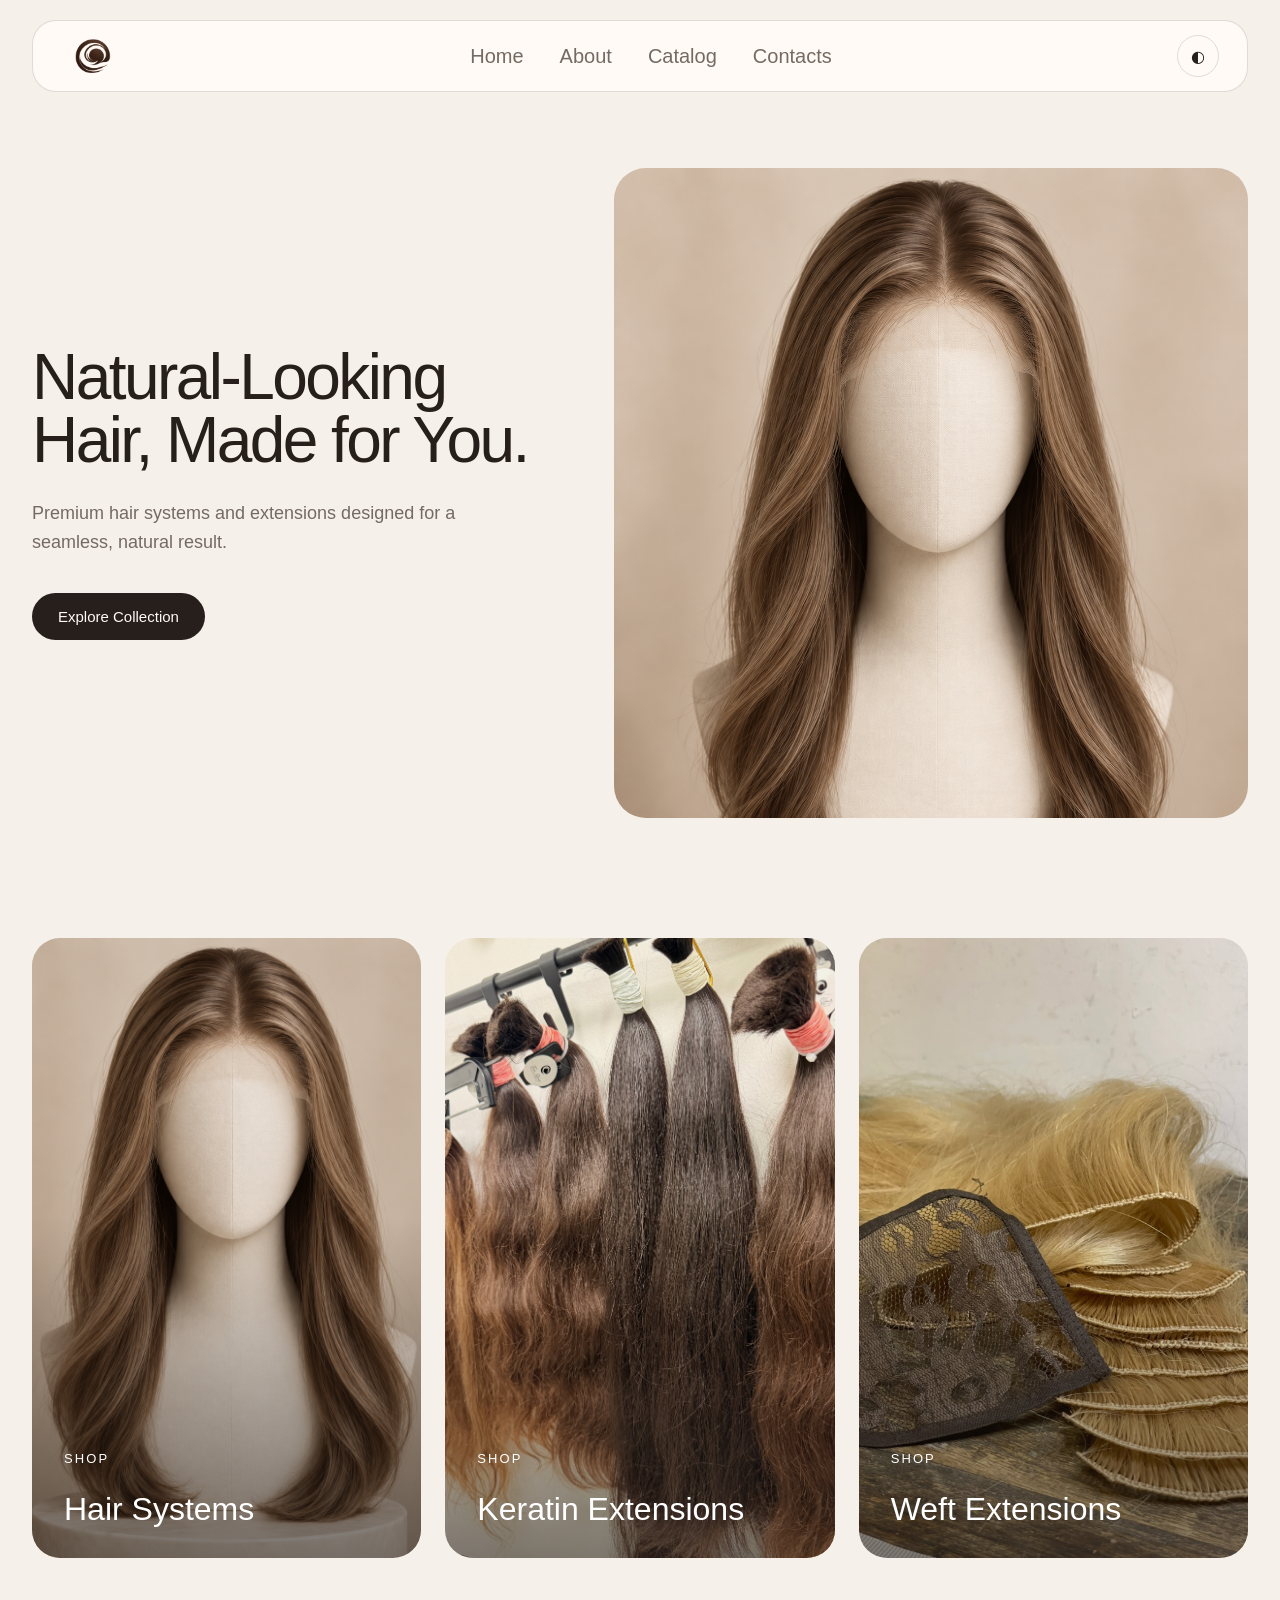
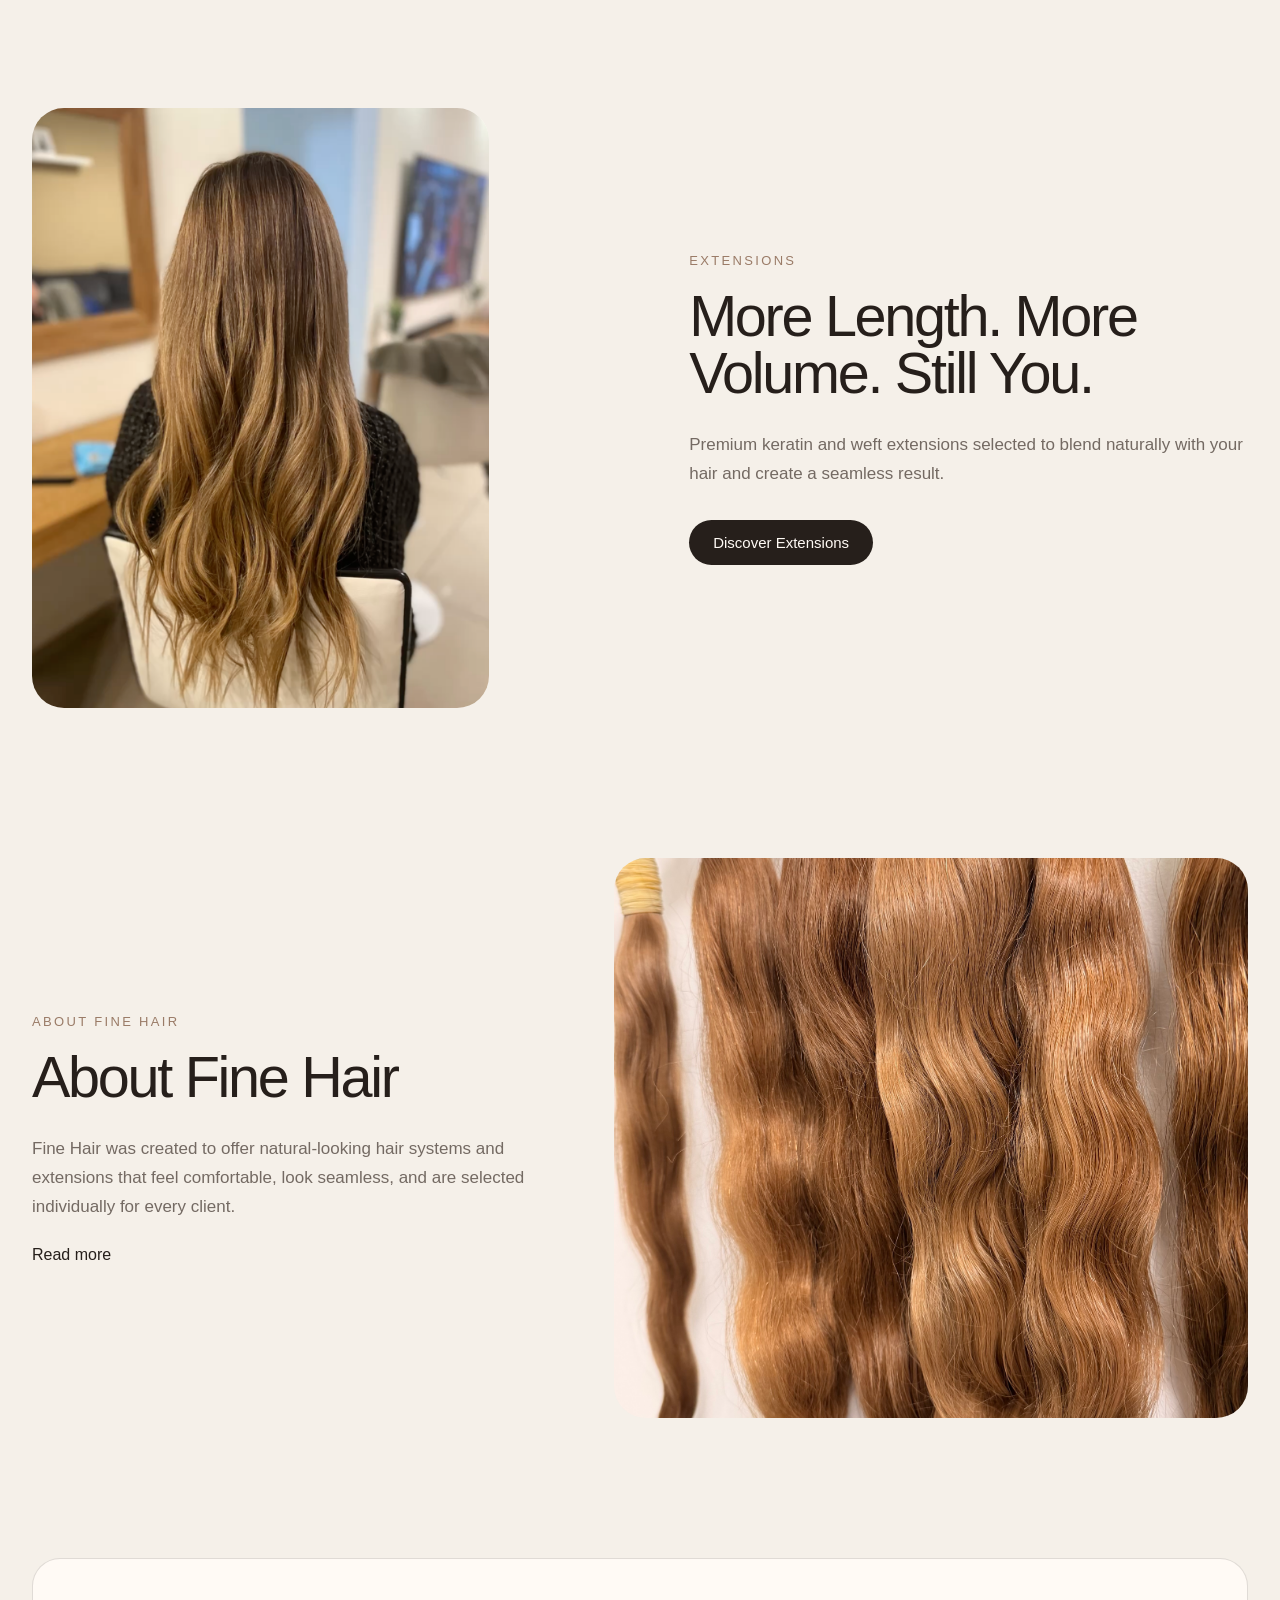
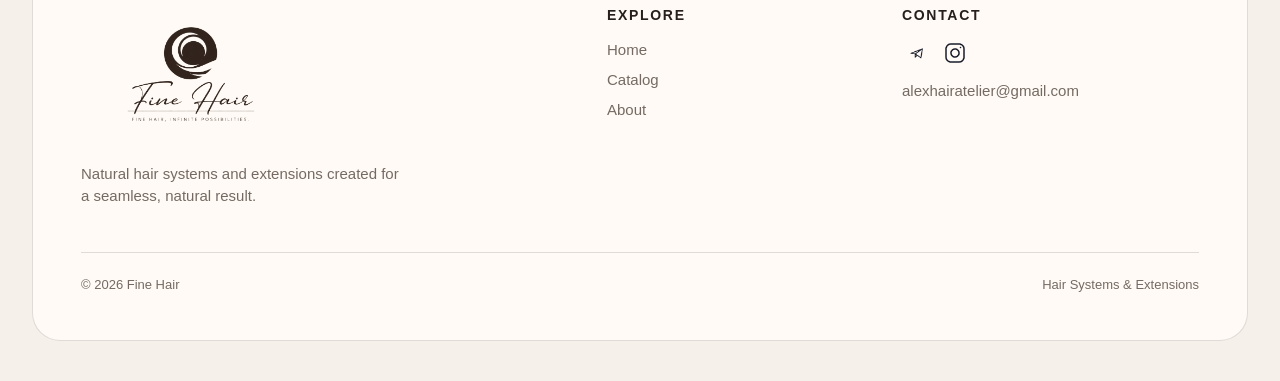
==== index.html @ 470bd0c4 "feat: add initial Fine Hair landing page" ====
<!DOCTYPE html>
<html lang="en">
<head>
    <meta charset="UTF-8">
    <meta name="viewport" content="width=device-width, initial-scale=1.0">
    <title>Fine Hair | Hair Systems & Extensions</title>
    <link rel="stylesheet" href="./css/style.css">
    <link rel="icon" href="./assets/icons/fav1.png">
</head>
<body>
    <header class="page-header">
        <div class="container header-container">
            <a class="logo" href="./index.html" aria-label="Fine Hair — Home">
                <img
                  class="logo-image"
                  src="./assets/icons/fav1.png"
                  alt="Fine Hair"
                >
            </a>
            <nav class="navigation">
                <ul class="navigation-list">
                  <li class="navigation-item"><a class="navigation-link" href="./index.html">Home</a></li>
                  <li class="navigation-item"><a class="navigation-link" href="#about">About</a></li>
                  <li class="navigation-item"><a class="navigation-link" href="./catalog.html">Catalog</a></li>
                  <li class="navigation-item"><a class="navigation-link" href="#contacts">Contacts</a></li>
            </ul>
              </nav>
              <button
                class="theme-switcher"
                type="button"
                aria-label="Switch theme"
                >
                ◐
            </button>
              <button class="burger" type="button" aria-label="Open menu">
                <span class="burger-line"></span>
                <span class="burger-line"></span>
            </button>

        </div>
    </header>
    <main>
        <section class="hero">
            <div class="container hero-container">
                <div class="hero-content">
                    <h1 class="hero-title">
                        Natural-Looking Hair, Made for You.
                    </h1>
                    <p class="hero-description">
                        Premium hair systems and extensions designed for a seamless, natural result.
                    </p>

                    <a class="hero-link" href="./catalog.html">
                        Explore Collection
                    </a>
                </div>
                <div class="hero-image-wrapper">

                    <img 
                      class="hero-image"
                      src="./assets/images/HairSystem_Lace.png">
                      alt="Natuarl hair system"
                    >
                </div>
            </div>
            
        </section>
        <section class="categories">
            <div class="container categories-wrapper">

                <div class="categories-container">
                    <article class="category-card">
                        <img class="category-image hair-systems-image" src="./assets/images/HairSystem_Lace.png" alt="hair system">
                        <span class="category-label">SHOP</span>
                        <h3 class="category-title">Hair Systems</h3>
                      </article>
                      <article class="category-card">
                        <img class="category-image keratin-extensions" src="./assets/images/hair1-converted.jpg" alt="keratin extension">
                        <span class="category-label">SHOP</span>
                        <h3 class="category-title">Keratin Extensions</h3>
                      </article>
                      <article class="category-card">
                        <img class="category-image weft-extensions" src="./assets/images/wefts.jpeg" alt="weft extension">
                        <span class="category-label">SHOP</span>
                        <h3 class="category-title">Weft Extensions</h3>
                      </article>
                  </div>
                  <button class="slider-btn slider-btn--prev" type="button" aria-label="Previous slide">&#8592;</button>
                  <button class="slider-btn slider-btn--next" type="button" aria-label="Next slide">&#8594;</button>
                </div>

                
        </section>
        <section class="hair-extensions">
          <div class="container hair-extensions__container">
            <div class="hair-extensions__image-wrapper">
              <img class="hair-extensions__image" src="./assets/images/hairextension.png" alt="keratin extension">
            </div>
            <div class="hair-extensions__content">
              <span class="hair-extensions__label">EXTENSIONS</span>
              <h2 class="hair-extensions__title">More Length. More Volume. Still You.</h2>
              <p class="hair-extensions__description">Premium keratin and weft extensions selected to blend naturally with your hair and create a seamless result.</p>
              <a class="hair-extensions__link" href="./catalog.html">Discover Extensions</a>
            </div>
          </div>
            
        </section>
        <section class="about" id="about">
            <div class="container about__container">
          
              <div class="about__content">
                <span class="about__label">ABOUT FINE HAIR</span>

                <h2 class="about__title">
                About Fine Hair
                </h2>

                <p class="about__description">
                Fine Hair was created to offer natural-looking hair systems and extensions
                that feel comfortable, look seamless, and are selected individually for every client.
                </p>

                <a class="about__link" href="./about.html">
                Read more
                </a>
              </div>
          
              <div class="about__image-wrapper">
                <img
                  class="about__image"
                  src="./assets/images/hair-converted.jpg"
                  alt="Fine Hair natural hair extensions"
                >
              </div>
          
            </div>
          </section>
    </main>
    <footer class="footer" id="contacts">
        <div class="container footer__container">
      
          <div class="footer__main">
      
            <div class="footer__brand">
              <img
                class="footer__logo"
                src="./assets/images/Lable.png"
                alt="Fine Hair"
              >
      
              <p class="footer__tagline">
                Natural hair systems and extensions created for a seamless,
                natural result.
              </p>
            </div>
      
            <nav class="footer__navigation">
              <p class="footer__heading">Explore</p>
      
              <ul class="footer__navigation-list">
                <li>
                  <a class="footer__navigation-link" href="./index.html">
                    Home
                  </a>
                </li>
      
                <li>
                  <a class="footer__navigation-link" href="./catalog.html">
                    Catalog
                  </a>
                </li>
      
                <li>
                  <a class="footer__navigation-link" href="./index.html#about">
                    About
                  </a>
                </li>
              </ul>
            </nav>
      
            <div class="footer__contacts">
                <p class="footer__heading">Contact</p>
              
                <div class="footer__socials">
                  <a
                    class="footer__social-link"
                    href="https://t.me/finehairatelier"
                    target="_blank"
                    rel="noopener noreferrer"
                    aria-label="Fine Hair on Telegram"
                  >
                    <img
                      class="footer-socials-icon"
                      src="./assets/icons/tg.png"
                      alt=""
                    >
                  </a>
              
                  <a
                    class="footer__social-link"
                    href="https://www.instagram.com/finehairisrael"
                    target="_blank"
                    rel="noopener noreferrer"
                    aria-label="Fine Hair on Instagram"
                  >
                    <img
                      class="footer-socials-icon"
                      src="./assets/icons/instagram.png"
                      alt=""
                    >
                  </a>
                </div>
              
                <a
                  class="footer__contact-link"
                  href="mailto:alexhairatelier@gmail.com"
                >
                  alexhairatelier@gmail.com
                </a>
              </div>
      
          </div>
      
          <div class="footer__bottom">
            <p>© 2026 Fine Hair</p>
            <p>Hair Systems &amp; Extensions</p>
          </div>
      
        </div>
      </footer>
      
      </body>
      </html>
      <script src="./js/theme.js"></script>
</body>
</html>
---- css/style.css ----
:root {
    --color-bg: #f5f0e9;
    --color-surface: #fffaf5;
    --color-text: #261f1b;
    --color-text-muted: #746a63;
    --color-accent: #9a7b67;
    --color-line: rgba(38, 31, 27, 0.14);
  
    --container-width: 1240px;
    --page-padding: 32px;
  
    --radius-large: 32px;
    --transition: 0.3s ease;
  }
  [data-theme="dark"] {
    --color-bg: #111111;
    --color-surface: #1a1a1a;
  
    --color-text: #f5f5f5;
    --color-text-muted: #b5b5b5;
  
    --color-accent: #ffffff;
  
    --color-line: rgba(255, 255, 255, 0.14);
  }
  [data-theme="dark"] .logo-image,
[data-theme="dark"] .footer__logo {
  filter: brightness(0) invert(1);
}
  
  * {
    box-sizing: border-box;
  }
  
  html {
    scroll-behavior: smooth;
  }
  
  body {
    margin: 0;
    background-color: var(--color-bg);
    color: var(--color-text);
    font-family: Arial, Helvetica, sans-serif;
  }
  
  img {
    display: block;
    max-width: 100%;
  }
  
  a {
    color: inherit;
    text-decoration: none;
  }
  
  button {
    font: inherit;
  }
  
  ul {
    margin: 0;
    padding: 0;
    list-style: none;
  }
  
  .container {
    width: min(
      calc(100% - var(--page-padding) * 2),
      var(--container-width)
    );
    margin-inline: auto;
  }
  .page-header {
    padding: 20px 0;
  }
  
  .header-container {
    min-height: 72px;
    padding: 0 28px;
  
    display: flex;
    align-items: center;
    justify-content: space-between;
    gap: 32px;
  
    background-color: var(--color-surface);
    border: 1px solid var(--color-line);
    border-radius: 24px;
  }
  
  .logo {
    display: flex;
    align-items: center;
    gap: 12px;
    flex-shrink: 0;
  }
  
  .logo-mark {
    width: 38px;
    height: 38px;
  
    background-color: var(--color-accent);
  
    -webkit-mask: url("../assets/icons/fav.png") center / contain no-repeat;
    mask: url("../assets/icons/fav.png") center / contain no-repeat;
  }
  
  .logo-text {
    font-size: 20px;
    font-weight: 600;
    letter-spacing: 0.04em;
  }
  
  .navigation-list {
    display: flex;
    align-items: center;
    gap: 36px;
  }
  
  .navigation-link {
    position: relative;
  
    font-size: 20px;
    font-weight: 500;
    color: var(--color-text-muted);
  
    transition: color var(--transition);
  }
  
  .navigation-link:hover {
    color: var(--color-text);
  }
  .logo {
    display: flex;
    align-items: center;
    flex-shrink: 0;
  }
  
  .logo-image {
    width: 64px;
    height: 64px;
    object-fit: contain;
  }
  
  .theme-switcher {
    width: 42px;
    height: 42px;
  
    display: flex;
    align-items: center;
    justify-content: center;
  
    padding: 0;
  
    color: var(--color-text);
    background: transparent;
  
    border: 1px solid var(--color-line);
    border-radius: 50%;
  
    cursor: pointer;
  
    transition:
      background-color var(--transition),
      border-color var(--transition),
      transform var(--transition);
  }
  
  .theme-switcher:hover {
    background-color: var(--color-bg);
    transform: translateY(-2px);
  }
  
  .burger {
    display: none;
  }
  .hero {
    padding: 56px 0 80px;
  }
  
  .hero-container {
    display: grid;
    grid-template-columns: 0.9fr 1.1fr;
    align-items: center;
    gap: 64px;
  
    min-height: 650px;
  }
  
  .hero-content {
    max-width: 560px;
  }
  
  .hero-title {
    margin: 0;
  
    font-size: clamp(52px, 5vw, 82px);
    line-height: 0.98;
    font-weight: 500;
    letter-spacing: -0.04em;
  }
  
  .hero-description {
    max-width: 480px;
    margin: 28px 0 36px;
  
    color: var(--color-text-muted);
  
    font-size: 18px;
    line-height: 1.6;
  }
  
  .hero-link {
    display: inline-flex;
    align-items: center;
  
    padding: 15px 26px;
  
    color: var(--color-surface);
    background-color: var(--color-text);
  
    border-radius: 999px;
  
    font-size: 15px;
    font-weight: 500;
  
    transition:
      transform var(--transition),
      background-color var(--transition);
  }
  
  .hero-link:hover {
    transform: translateY(-2px);
    background-color: var(--color-accent);
  }
  
  .hero-image-wrapper {
    height: 650px;
  
    overflow: hidden;
    border-radius: var(--radius-large);
  }
  
  .hero-image {
    width: 100%;
    height: 100%;
  
    object-fit: cover;
    object-position: center top;
  }
  .categories {
    padding: 40px 0 100px;
  }
  
  .categories-container {
    display: grid;
    grid-template-columns: repeat(3, 1fr);
    gap: 24px;
  }
  
  .category-card {
    position: relative;
  
    min-height: 620px;
  
    overflow: hidden;
    border-radius: 28px;
  }
  
  .category-image {
    width: 100%;
    height: 100%;
  
    position: absolute;
    inset: 0;
  
    object-fit: cover;
  
    transition: transform 0.6s ease;
  }
  
  .category-card::after {
    content: "";
  
    position: absolute;
    inset: 0;
  
    background:
      linear-gradient(
        to top,
        rgba(20, 15, 12, 0.55),
        rgba(20, 15, 12, 0.05) 55%
      );
  }
  
  .category-label,
  .category-title {
    position: absolute;
    z-index: 1;
  
    left: 32px;
  
    color: #ffffff;
  }
  
  .category-label {
    bottom: 92px;
  
    font-size: 13px;
    letter-spacing: 0.16em;
  }
  
  .category-title {
    bottom: 30px;
  
    margin: 0;
  
    font-size: 32px;
    font-weight: 500;
  }
  
  .category-card:hover .category-image {
    transform: scale(1.04);
  }
  .catalog-section {
    padding: 60px 0 100px;
  }
  
  .catalog-title {
    margin: 0 0 32px;
  
    font-size: clamp(42px, 5vw, 72px);
    font-weight: 500;
    line-height: 1;
    letter-spacing: -0.04em;
  }
  
  .catalog-categories {
    display: flex;
    gap: 12px;
  
    margin-bottom: 48px;
  }
  
  .category-button {
    padding: 12px 20px;
  
    color: var(--color-text);
    background: transparent;
  
    border: 1px solid var(--color-line);
    border-radius: 999px;
  
    cursor: pointer;
  }
  
  .category-button--active {
    color: var(--color-surface);
    background-color: var(--color-text);
  }
  
  .catalog-grid {
    display: grid;
    grid-template-columns: repeat(4, 1fr);
    gap: 24px;
  }
  .product-card {
    display: flex;
    flex-direction: column;
    height: 100%;
  }
  
  .product-card__image {
    width: 100%;
    aspect-ratio: 3 / 4;
  
    object-fit: cover;
  
    border-radius: 22px;
  }
  
  .product-card__content {
    display: flex;
    flex-direction: column;
    flex: 1;
  }
  
  .product-card__title {
    margin: 18px 0 10px;
  
    font-size: 22px;
    font-weight: 500;
    line-height: 1.2;
  }
  
  .product-card__description {
    margin: auto 0 14px;
  
    color: var(--color-text-muted);
  
    font-size: 14px;
    line-height: 1.5;
  }
  
  .product-card__price {
    width: 100%;
    margin: auto 0 0;
  
    text-align: left;
  
    font-size: 16px;
    font-weight: 500;
  }
  
  .product-card__button {
    margin-top: 20px;
    padding: 13px 20px;
  
    color: var(--color-text);
    background: transparent;
  
    border: 1px solid var(--color-line);
    border-radius: 999px;
  
    font-size: 14px;
    cursor: pointer;
  
    transition:
      background-color var(--transition),
      color var(--transition),
      transform var(--transition);
  }
  
  .product-card__button:hover {
    color: var(--color-surface);
    background-color: var(--color-text);
  
    transform: translateY(-2px);
  }
  .categories-wrapper {
    position: relative;
  }
  
  .slider-btn {
    position: absolute;
  top: 50%;
  z-index: 3;
  width: 46px;
  height: 46px;
  color: var(--color-surface);
  background-color: var(--color-text);
  border: none;
  border-radius: 50%;
  }
  .slider-btn--prev {
    left: -150px;
  }
  
  .slider-btn--next {
    right: -150px;
  }
  
  .hair-extensions {
    padding: 50px 0 90px;
  }
  
  .hair-extensions__container {
    display: grid;
    grid-template-columns: 0.9fr 1.1fr;
    align-items: center;
    gap: 200px;
  }
  
  .hair-extensions__image-wrapper {
    height: 600px;
    overflow: hidden;
  
    border-radius: var(--radius-large);
    background-color: var(--color-surface);
  }
  
  .hair-extensions__image {
    display: block;
    width: 100%;
    height: 100%;
  
    object-fit: cover;
    object-position: center;
  }
  
  .hair-extensions__content {
    max-width: 560px;
  }
  
  .hair-extensions__label {
    display: inline-block;
  
    margin-bottom: 20px;
  
    color: var(--color-accent);
  
    font-size: 13px;
    letter-spacing: 0.18em;
  }
  
  .hair-extensions__title {
    margin: 0 0 28px;
  
    font-size: clamp(42px, 4.5vw, 68px);
    font-weight: 500;
    line-height: 1;
    letter-spacing: -0.04em;
  }
  
  .hair-extensions__description {
    margin: 0 0 32px;
  
    color: var(--color-text-muted);
  
    font-size: 17px;
    line-height: 1.7;
  }
  
  .hair-extensions__link {
    display: inline-flex;
  
    padding: 14px 24px;
  
    color: var(--color-surface);
    background-color: var(--color-text);
  
    border-radius: 999px;
  
    font-size: 15px;
    font-weight: 500;
  
    transition:
      transform var(--transition),
      background-color var(--transition);
  }
  
  .hair-extensions__link:hover {
    transform: translateY(-2px);
    background-color: var(--color-accent);
  }
  .about {
    padding: 60px 0 100px;
  }
  
  .about__container {
    display: grid;
    grid-template-columns: 0.9fr 1.1fr;
    align-items: center;
    gap: 64px;
  }
  
  .about__content {
    max-width: 560px;
  }
  
  .about__label {
    display: inline-block;
    margin-bottom: 20px;
  
    color: var(--color-accent);
  
    font-size: 13px;
    letter-spacing: 0.18em;
  }
  
  .about__title {
    margin: 0 0 28px;
  
    font-size: clamp(48px, 4.5vw, 68px);
    font-weight: 500;
    line-height: 1;
    letter-spacing: -0.04em;
  }
  
  .about__description {
    margin: 0 0 24px;
  
    color: var(--color-text-muted);
  
    font-size: 17px;
    line-height: 1.7;
  }
  
  .about__note {
    margin: 0;
  
    font-size: 17px;
    font-weight: 500;
    line-height: 1.6;
  }
  
  .about__image-wrapper {
    height: 560px;
  
    overflow: hidden;
    border-radius: var(--radius-large);
  }
  
  .about__image {
    display: block;
  
    width: 100%;
    height: 100%;
  
    object-fit:cover;
    object-position: center;
  }
  .footer {
    padding: 40px 0;
    background: transparent;
  }
  
  .footer__container {
    padding: 48px;
  
    background-color: var(--color-surface);
    border: 1px solid var(--color-line);
    border-radius: 28px;
  }
  
  .footer__main {
    display: grid;
    grid-template-columns: 1.4fr 0.7fr 0.9fr;
    gap: 64px;
    align-items: start;
  }
  
  .footer__logo {
    display: block;
    width: 220px;
    max-width: 100%;
    height: auto;
  }
  
  .footer__tagline {
    max-width: 330px;
    margin: 24px 0 0;
  
    color: var(--color-text-muted);
  
    font-size: 15px;
    line-height: 1.5;
  }
  
  .footer__heading {
    margin: 0 0 18px;
  
    font-size: 14px;
    font-weight: 600;
    text-transform: uppercase;
    letter-spacing: 0.12em;
  }
  
  .footer__navigation-list {
    display: flex;
    flex-direction: column;
    gap: 12px;
  
    margin: 0;
    padding: 0;
  
    list-style: none;
  }
  
  .footer__contacts {
    display: flex;
    flex-direction: column;
    gap: 14px;
  }
  
  .footer__socials {
    display: flex;
    align-items: center;
    gap: 8px;
  }
  
  .footer__social-link {
    width: 30px;
    height: 30px;
  
    display: flex;
    align-items: center;
    justify-content: center;
  }
  
  .footer-socials-icon {
    display: block;
    width: 24px;
    height: 24px;
    object-fit: contain;
  }
  
  .footer__navigation-link,
  .footer__contact-link,
  .footer__location {
    color: var(--color-text-muted);
  
    font-size: 15px;
  }
  
  .footer__location {
    margin: 0;
  }
  
  .footer__bottom {
    display: flex;
    justify-content: space-between;
    align-items: center;
  
    margin-top: 44px;
    padding-top: 24px;
  
    border-top: 1px solid var(--color-line);
  
    color: var(--color-text-muted);
  
    font-size: 13px;
  }
  
  .footer__bottom p {
    margin: 0;
  }
 
  .footer__contacts .footer__heading {
    margin-bottom: 1px;
  }

  @media (max-width: 768px) {
    .navigation {
      display: none;
    }
  
    .burger {
      display: flex;
      flex-direction: column;
      justify-content: center;
      gap: 5px;
  
      width: 42px;
      height: 42px;
  
      padding: 0;
  
      background: transparent;
      border: 1px solid var(--color-line);
      border-radius: 50%;
  
      cursor: pointer;
    }
  
    .burger-line {
      width: 18px;
      height: 1px;
  
      margin: 0 auto;
  
      background-color: var(--color-text);
    }
  
    .header-container {
      padding: 0 18px;
    }
    .categories {
        padding: 30px 0 50px;
      }
      
      .categories-container {
        gap: 14px;
      }
      
      .category-card {
        min-height: 430px;
        border-radius: 22px;
      }
      
      .category-label {
        left: 18px;
        bottom: 70px;
      
        font-size: 11px;
      }
      
      .category-title {
        left: 18px;
        bottom: 22px;
      
        font-size: 24px;
        line-height: 1.05;
      }
      .hair-extensions {
        padding: 40px 0 60px;
      }
      
      .hair-extensions__container {
        grid-template-columns: 0.85fr 1.15fr;
        gap: 36px;
      }
      
      .hair-extensions__image-wrapper {
        height: 480px;
        border-radius: 24px;
      }
      
      .hair-extensions__content {
        max-width: none;
      }
      
      .hair-extensions__label {
        margin-bottom: 14px;
      
        font-size: 11px;
      }
      
      .hair-extensions__title {
        margin-bottom: 20px;
      
        font-size: 42px;
        line-height: 1.02;
      }
      
      .hair-extensions__description {
        margin-bottom: 24px;
      
        font-size: 15px;
        line-height: 1.55;
      }
      
      .hair-extensions__link {
        padding: 12px 20px;
      
        font-size: 14px;
      }      
  }
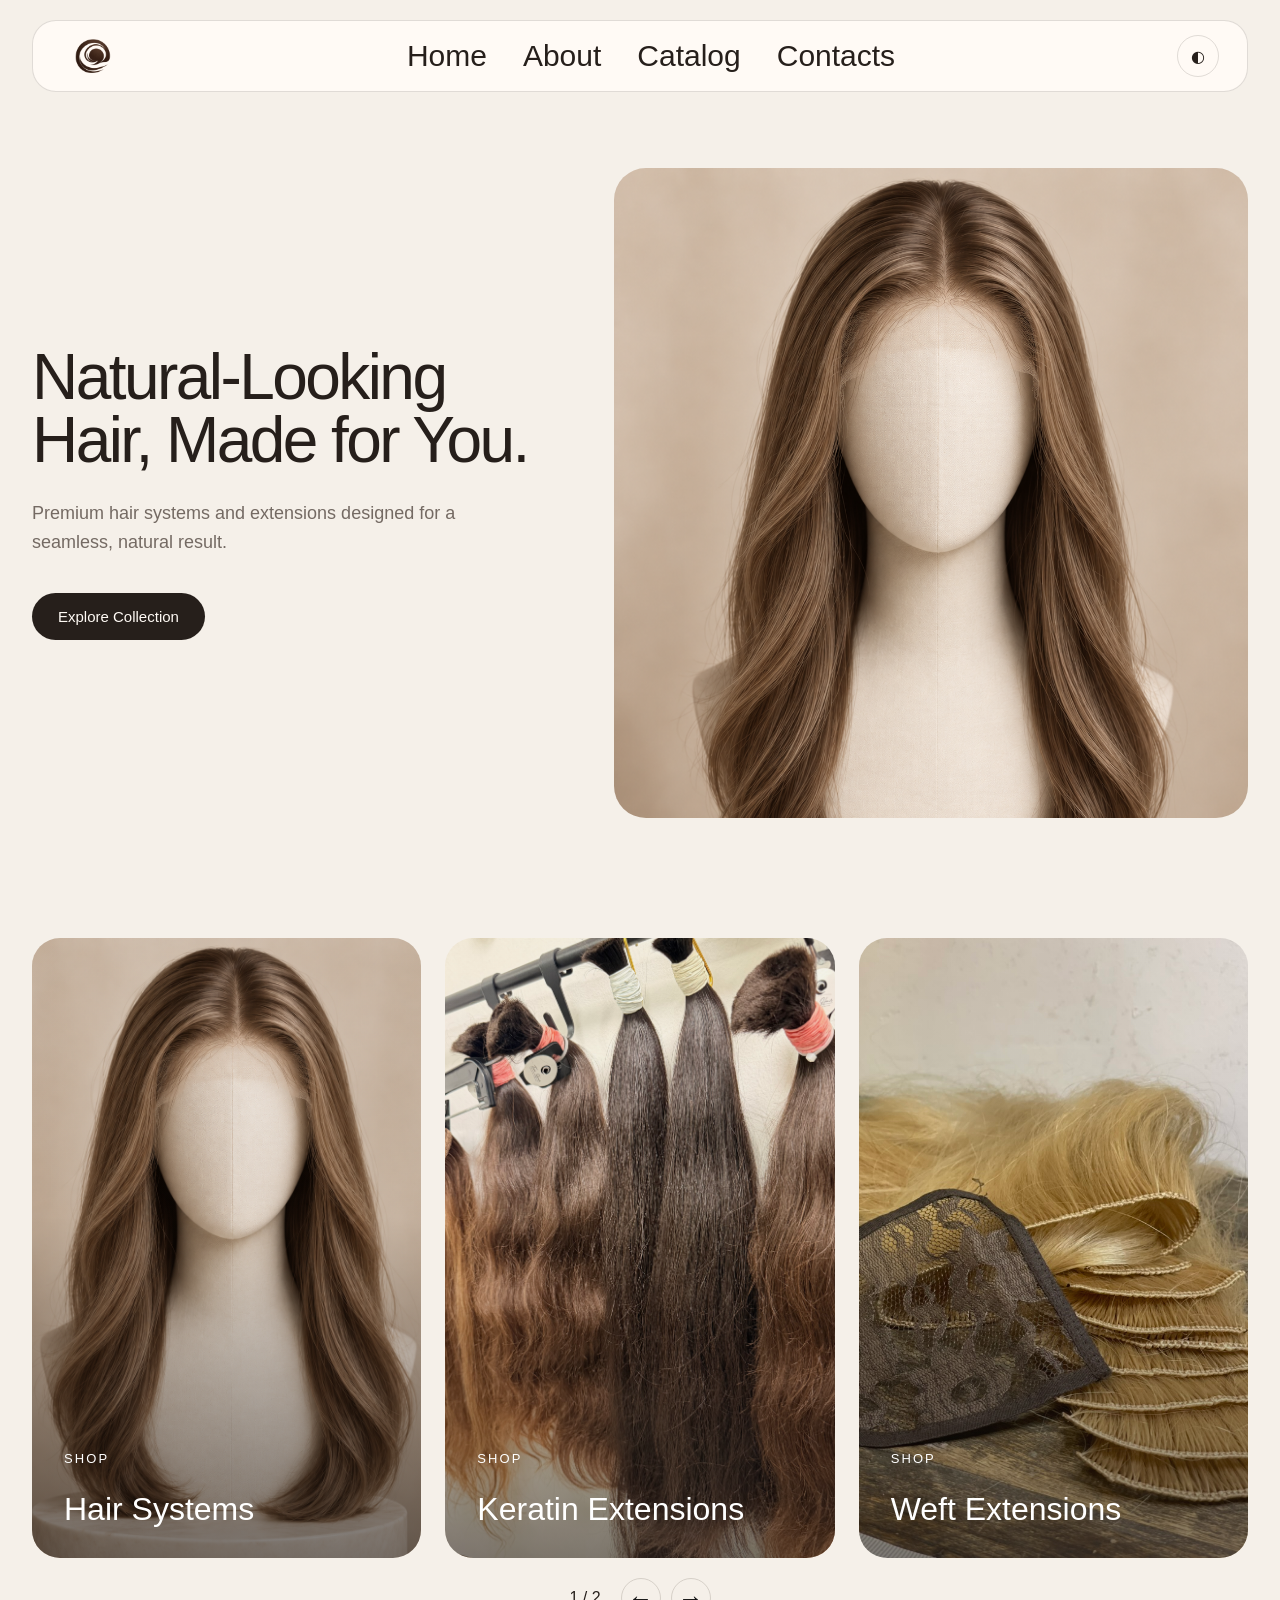
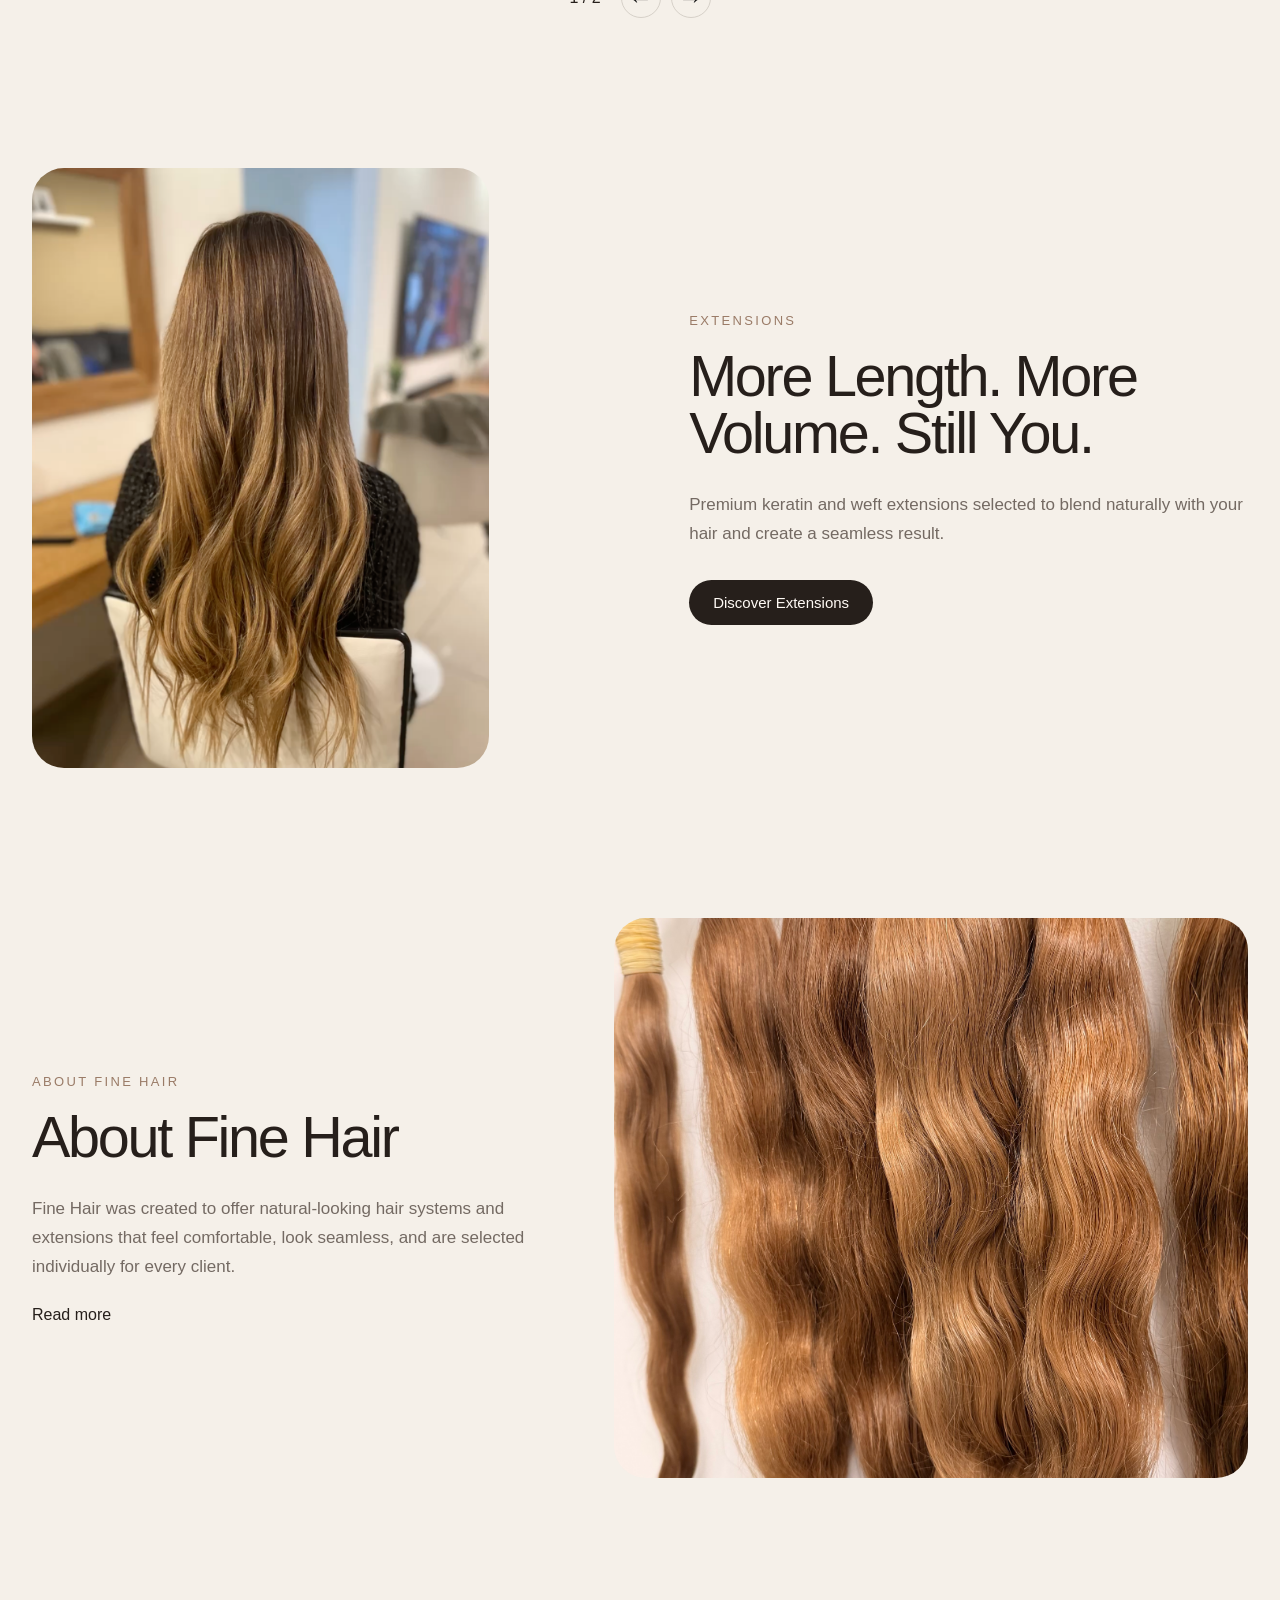
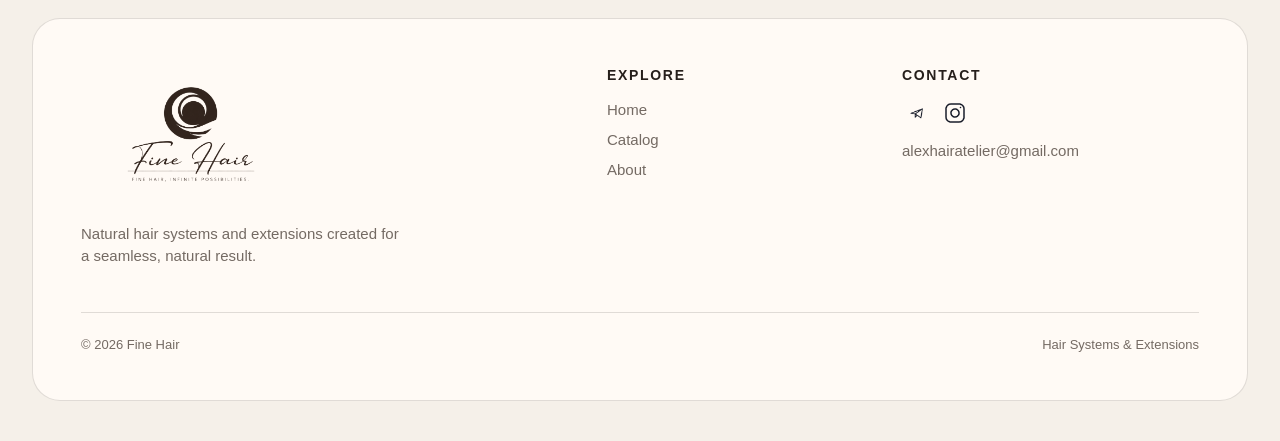
==== commit ba0ef51a: "feat: add responsive menu and categories slider" ====
--- a/index.html
+++ b/index.html
@@ -18,12 +18,81 @@
                 >
             </a>
             <nav class="navigation">
-                <ul class="navigation-list">
-                  <li class="navigation-item"><a class="navigation-link" href="./index.html">Home</a></li>
-                  <li class="navigation-item"><a class="navigation-link" href="#about">About</a></li>
-                  <li class="navigation-item"><a class="navigation-link" href="./catalog.html">Catalog</a></li>
-                  <li class="navigation-item"><a class="navigation-link" href="#contacts">Contacts</a></li>
-            </ul>
+                <div class="mobile-menu__panel">
+                    <button
+                        class="mobile-menu__close"
+                        type="button"
+                        aria-label="Close menu"
+                        >
+                        ×
+                    </button>
+                    <ul class="navigation-list">
+                        <li class="navigation-item"><a class="navigation-link" href="./index.html">Home</a></li>
+                        <li class="navigation-item"><a class="navigation-link" href="#about">About</a></li>
+                        <li>
+                            <a
+                              class="navigation-link navigation-link--arrow"
+                              href="./catalog.html"
+                            >
+                              <span>Catalog</span>
+                          
+                              <span
+                                class="navigation-link__arrow"
+                                aria-hidden="true"
+                              >
+                                ›
+                              </span>
+                            </a>
+                          </li>
+                        <li class="navigation-item"><a class="navigation-link" href="#contacts">Contacts</a></li>
+                  </ul>
+                  <div class="catalog-submenu" hidden>
+                    <button
+                      class="catalog-submenu__back"
+                      type="button"
+                    >
+                      ‹ Catalog
+                    </button>
+                  
+                    <ul class="catalog-submenu__list">
+                      <li>
+                        <a class="catalog-submenu__link" href="./catalog.html">
+                          <span>Shop All</span>
+                          <span class="catalog-submenu__arrow" aria-hidden="true">›</span>
+                        </a>
+                      </li>
+                  
+                      <li>
+                        <a class="catalog-submenu__link" href="./catalog.html">
+                          <span>Hair Systems</span>
+                          <span class="catalog-submenu__arrow" aria-hidden="true">›</span>
+                        </a>
+                      </li>
+                  
+                      <li>
+                        <a class="catalog-submenu__link" href="./catalog.html">
+                          <span>Keratin Extensions</span>
+                          <span class="catalog-submenu__arrow" aria-hidden="true">›</span>
+                        </a>
+                      </li>
+                  
+                      <li>
+                        <a class="catalog-submenu__link" href="./catalog.html">
+                          <span>Weft Extensions</span>
+                          <span class="catalog-submenu__arrow" aria-hidden="true">›</span>
+                        </a>
+                      </li>
+                  
+                      <li>
+                        <a class="catalog-submenu__link" href="./catalog.html">
+                          <span>Premium Human Hair</span>
+                          <span class="catalog-submenu__arrow" aria-hidden="true">›</span>
+                        </a>
+                      </li>
+                    </ul>
+                  </div>
+                </div>
+                
               </nav>
               <button
                 class="theme-switcher"
@@ -58,7 +127,7 @@
 
                     <img 
                       class="hero-image"
-                      src="./assets/images/HairSystem_Lace.png">
+                      src="./assets/images/HairSystem_Lace.png"
                       alt="Natuarl hair system"
                     >
                 </div>
@@ -84,12 +153,24 @@
                         <span class="category-label">SHOP</span>
                         <h3 class="category-title">Weft Extensions</h3>
                       </article>
+                      <article class="category-card">
+                        <img class="category-image master-class" src="./assets/images/wefts.jpeg" alt="weft extension">
+                        <span class="category-label">SHOP</span>
+                        <h3 class="category-title">Weft Extensions</h3>
+                      </article>
                   </div>
-                  <button class="slider-btn slider-btn--prev" type="button" aria-label="Previous slide">&#8592;</button>
-                  <button class="slider-btn slider-btn--next" type="button" aria-label="Next slide">&#8594;</button>
-                </div>
-
-                
+                  
+                 
+                </div>
+                <div class="slider-controls">
+                    <span class="slider-counter"></span>
+                    <div class="arrows">
+                    <button class="slider-btn slider-btn--prev" type="button" aria-label="Previous slide">&#8592;</button>
+                    <button class="slider-btn slider-btn--next" type="button" aria-label="Next slide">&#8594;</button>
+                    
+                    </div>  
+                </div>
+                 
         </section>
         <section class="hair-extensions">
           <div class="container hair-extensions__container">
@@ -228,9 +309,10 @@
       
         </div>
       </footer>
-      
+      <script src="./js/theme.js"></script>
+      <script src="./js/menu.js"></script>
+      <script src="./js/slider.js"></script>
+
       </body>
       </html>
-      <script src="./js/theme.js"></script>
-</body>
-</html>+      
--- a/css/style.css
+++ b/css/style.css
@@ -118,17 +118,40 @@
   }
   
   .navigation-link {
-    position: relative;
-  
-    font-size: 20px;
+    display: block;
+  
+    padding: 0;
+  
+    font-size: 30px;
+    line-height: 1.2;
     font-weight: 500;
-    color: var(--color-text-muted);
-  
-    transition: color var(--transition);
+  
+    color: var(--color-text);
+    text-decoration: none;
   }
   
   .navigation-link:hover {
     color: var(--color-text);
+  }
+  .navigation-link__arrow {
+    display: flex;
+    align-items: center;
+    justify-content: center;
+  
+    width: 40px;
+    height: 40px;
+  
+    margin-left: auto;
+  
+    flex-shrink: 0;
+  
+    font-size: 20px;
+    line-height: 1;
+  
+    color: var(--color-text-muted);
+    background-color: transparent;
+    border: 1px solid var(--color-line);
+    border-radius: 50%;
   }
   .logo {
     display: flex;
@@ -253,18 +276,18 @@
   }
   
   .categories-container {
-    display: grid;
-    grid-template-columns: repeat(3, 1fr);
+    display: flex;
     gap: 24px;
+    flex-wrap: nowrap;
   }
   
   .category-card {
     position: relative;
-  
     min-height: 620px;
-  
     overflow: hidden;
     border-radius: 28px;
+    flex-basis: calc((100% -  48px) / 3);
+    flex-shrink: 0;
   }
   
   .category-image {
@@ -439,27 +462,59 @@
   }
   .categories-wrapper {
     position: relative;
-  }
-  
+    overflow: hidden;
+  }
+  .slider-controls{
+    display: flex;
+    align-items: center;
+    justify-content:center;
+    gap: 20px;
+    margin-top: 20px;
+    
+  }
+  .arrows{
+    display:flex;
+    gap: 10px;
+    
+    
+    
+    
+  }
   .slider-btn {
-    position: absolute;
-  top: 50%;
-  z-index: 3;
-  width: 46px;
-  height: 46px;
-  color: var(--color-surface);
-  background-color: var(--color-text);
-  border: none;
-  border-radius: 50%;
+    width:40px;
+    height:40px;
+    border:1px solid #d6d0c8;
+    border-radius:22px;
+    background:transparent;
+    font-size:25px;
+    cursor:pointer;
+    color:#111;
   }
   .slider-btn--prev {
-    left: -150px;
+    left: 10px;
   }
   
   .slider-btn--next {
-    right: -150px;
-  }
-  
+    right: 10px;
+  }
+  .exhibition-arrows{
+    display:flex;
+    justify-content:flex-end;
+    gap:18px;
+    margin-top:3px;
+  }
+  
+  
+  
+  .slider-btn:disabled{
+    opacity:.25;
+    cursor:default;
+  }
+  .slider-btn:not(:disabled):hover{
+    background:#d8d1c8;
+    border-color:#b5aea5;
+    transition:0.3s;
+  }
   .hair-extensions {
     padding: 50px 0 90px;
   }
@@ -729,12 +784,237 @@
   .footer__contacts .footer__heading {
     margin-bottom: 1px;
   }
+  
+  .mobile-menu__close,
+.navigation-link__arrow {
+  display: none;
+}
+
 
   @media (max-width: 768px) {
     .navigation {
-      display: none;
-    }
-  
+        display: none;
+      
+        position: fixed;
+        inset: 0;
+      
+        background-color: rgba(20, 16, 14, 0.4);
+      
+        z-index: 1000;
+      }
+      .hero {
+        padding: 40px 0 60px;
+      }
+      
+      .hero-container {
+        grid-template-columns: 1fr;
+        gap: 36px;
+        min-height: auto;
+      }
+      
+      .hero-content {
+        max-width: 620px;
+      }
+      
+      .hero-title {
+        font-size: clamp(48px, 8vw, 64px);
+      }
+      
+      .hero-description {
+        margin: 22px 0 28px;
+        font-size: 16px;
+      }
+      
+      .hero-image-wrapper {
+        height: 520px;
+      }
+      
+      .navigation.navigation--open {
+        display: block;
+      }
+      .page-header {
+        position: sticky;
+        top: 0;
+        z-index: 900;
+      
+        background-color: var(--color-bg);
+      }
+      .navigation-link.navigation-link--arrow {
+        display: flex;
+        align-items: center;
+        justify-content: space-between;
+        width: 100%;
+      }
+      .navigation-link__arrow {
+        display: flex;
+        align-items: center;
+        justify-content: center;
+      
+        width: 40px;
+        height: 40px;
+      
+        flex-shrink: 0;
+      
+        font-size: 20px;
+        line-height: 1;
+      
+        color: var(--color-text-muted);
+      
+        background-color: transparent;
+        border: 1px solid var(--color-line);
+        border-radius: 50%;
+      }
+      .navigation-link--arrow {
+        display: flex;
+        align-items: center;
+        justify-content: space-between;
+        width: 100%;
+      }
+      .navigation-list[hidden],
+.catalog-submenu[hidden] {
+  display: none;
+}
+.catalog-submenu {
+    width: 100%;
+  }
+  
+  .catalog-submenu__back {
+    display: flex;
+    align-items: center;
+    gap: 10px;
+  
+    margin: 0 0 36px;
+    padding: 0;
+  
+    color: var(--color-text-muted);
+    background: transparent;
+  
+    border: none;
+  
+    font-size: 20px;
+    font-weight: 500;
+  
+    cursor: pointer;
+  }
+  
+  .catalog-submenu__list {
+    display: flex;
+    flex-direction: column;
+    gap: 24px;
+  
+    margin: 0;
+    padding: 0;
+  
+    list-style: none;
+  }
+  
+  .catalog-submenu__link {
+    display: flex;
+    align-items: center;
+    justify-content: space-between;
+  
+    width: 100%;
+  
+    color: var(--color-text);
+    text-decoration: none;
+  
+    font-size: 28px;
+    font-weight: 500;
+    line-height: 1.2;
+  }
+  
+  .catalog-submenu__arrow {
+    display: flex;
+    align-items: center;
+    justify-content: center;
+  
+    width: 40px;
+    height: 40px;
+  
+    flex-shrink: 0;
+  
+    color: var(--color-text-muted);
+    background: transparent;
+  
+    border: 1px solid var(--color-line);
+    border-radius: 50%;
+  
+    font-size: 20px;
+    line-height: 1;
+  }
+      .mobile-menu__panel {
+        position: absolute;
+      
+        top: 16px;
+        right: 16px;
+        bottom: 16px;
+      
+        width: min(480px, 50vw);
+      
+        padding: 150px 48px 40px;
+      
+        background-color: var(--color-bg);
+        border-radius: 14px;
+      }
+      
+      .navigation-list {
+        display: flex;
+        flex-direction: column;
+        align-items: stretch;
+      
+        gap: 24px;
+      
+        margin: 0;
+        padding: 0;
+      
+        list-style: none;
+      }
+      .navigation-link {
+        display: block;
+      
+        padding: 0;
+      
+        font-size: 30px;
+        line-height: 1.2;
+        font-weight: 500;
+      
+        color: var(--color-text);
+        text-decoration: none;
+      }
+      .mobile-menu__close {
+        position: absolute;
+        top: 32px;
+        left: 32px;
+      
+        display: flex;
+        align-items: center;
+        justify-content: center;
+      
+        width: 58px;
+        height: 58px;
+      
+        padding: 0;
+      
+        font-size: 30px;
+        font-weight: 300;
+      
+        color: var(--color-text);
+        background: transparent;
+      
+        border: 1px solid var(--color-line);
+        border-radius: 50%;
+      
+        cursor: pointer;
+      }
+      
+      .header-container {
+        position: relative;
+        overflow: visible;
+      }
+      
+      body.menu-open {
+        overflow: hidden;
+      }
     .burger {
       display: flex;
       flex-direction: column;
@@ -765,33 +1045,53 @@
     .header-container {
       padding: 0 18px;
     }
+   
     .categories {
         padding: 30px 0 50px;
       }
       
       .categories-container {
+        display: flex;
+        flex-wrap: nowrap;
         gap: 14px;
-      }
-      
+        align-items: flex-start;
+      }
+    
       .category-card {
-        min-height: 430px;
+        flex: 0 0 100%;
+        aspect-ratio: 4 / 5;
+    
+        position: relative;
+        overflow: hidden;
+    
+        min-height: 0;
         border-radius: 22px;
       }
-      
+    
+      .category-image {
+        position: absolute;
+        inset: 0;
+    
+        width: 100%;
+        height: 100%;
+    
+        object-fit: cover;
+      }
       .category-label {
-        left: 18px;
-        bottom: 70px;
-      
+        left: 24px;
+        bottom: 72px;
+    
         font-size: 11px;
       }
-      
+    
       .category-title {
-        left: 18px;
-        bottom: 22px;
-      
-        font-size: 24px;
+        left: 24px;
+        bottom: 26px;
+    
+        font-size: 26px;
         line-height: 1.05;
       }
+        
       .hair-extensions {
         padding: 40px 0 60px;
       }
@@ -834,5 +1134,303 @@
         padding: 12px 20px;
       
         font-size: 14px;
-      }      
-  }
+      }   
+      .about {
+        padding: 40px 0 60px;
+      }
+      
+      .about__container {
+        grid-template-columns: 0.9fr 1.1fr;
+        gap: 32px;
+      }
+      
+      .about__content {
+        max-width: none;
+      }
+      
+      .about__label {
+        margin-bottom: 14px;
+      
+        font-size: 11px;
+      }
+      
+      .about__title {
+        margin-bottom: 20px;
+      
+        font-size: 42px;
+        line-height: 1;
+      }
+      
+      .about__description {
+        margin-bottom: 24px;
+      
+        font-size: 15px;
+        line-height: 1.55;
+      }
+      
+      .about__image-wrapper {
+        height: 480px;
+        border-radius: 24px;
+      }
+      
+      .about__image {
+        width: 100%;
+        height: 100%;
+      
+        object-fit: cover;
+      }
+      
+      .about__link {
+        display: inline-flex;
+      
+        padding: 12px 20px;
+      
+        color: var(--color-surface);
+        background-color: var(--color-text);
+      
+        border-radius: 999px;
+      
+        font-size: 14px;
+      }
+      .footer {
+        padding: 30px 0;
+      }
+      
+      .footer__container {
+        padding: 36px;
+        text-align: center;
+      }
+      
+      .footer__main {
+        display: grid;
+        grid-template-columns: 1fr 1fr;
+        gap: 40px;
+      
+        text-align: center;
+      }
+      
+      .footer__brand {
+        grid-column: 1 / -1;
+        text-align: center;
+      }
+      
+      .footer__logo {
+        margin: 0 auto;
+      }
+      
+      .footer__tagline {
+        margin: 18px auto 0;
+      }
+      
+      .footer__navigation {
+        justify-self: center;
+      }
+      
+      .footer__navigation-list {
+        align-items: center;
+      }
+      
+      .footer__contacts {
+        align-items: center;
+      }
+      
+      .footer__socials {
+        justify-content: center;
+      }
+      .catalog-section {
+        padding: 40px 0 70px;
+      }
+      
+      .catalog-title {
+        font-size: 52px;
+      }
+      
+      .catalog-categories {
+        flex-wrap: wrap;
+        margin-bottom: 36px;
+      }
+      
+      .catalog-grid {
+        grid-template-columns: repeat(2, 1fr);
+        gap: 32px 18px;
+      }
+      
+      .product-card__title {
+        font-size: 20px;
+      }
+      
+      .product-card__description {
+        font-size: 13px;
+      }
+
+      @media (max-width: 480px) {
+        .container {
+          width: calc(100% - 32px);
+        }
+      
+        .page-header {
+          padding: 12px 0;
+        }
+        .mobile-menu__panel {
+            width: 78vw;
+          }
+        .header-container {
+          min-height: 64px;
+          padding: 0 14px;
+          gap: 12px;
+        }
+      
+        .logo-image {
+          width: 48px;
+          height: 48px;
+        }
+      
+        .theme-switcher,
+        .burger {
+          width: 38px;
+          height: 38px;
+        }
+      
+        .hero {
+          padding: 32px 0 48px;
+        }
+      
+        .hero-container {
+          grid-template-columns: 1fr;
+          gap: 28px;
+        }
+      
+        .hero-content {
+          max-width: none;
+        }
+      
+        .hero-title {
+          font-size: 44px;
+          line-height: 0.98;
+        }
+      
+        .hero-description {
+          margin: 20px 0 26px;
+      
+          font-size: 15px;
+          line-height: 1.55;
+        }
+      
+        .hero-link {
+          padding: 13px 22px;
+          font-size: 14px;
+        }
+      
+        .hero-image-wrapper {
+          height: 430px;
+          border-radius: 22px;
+        }
+      }
+      .categories-container {
+        grid-template-columns: 1fr;
+        gap: 18px;
+        display: flex;
+       flex-wrap: nowrap;
+      }
+      
+      .category-card {
+        min-height: 0;
+        flex: 0 0 100%;
+        
+      }
+      .category-title {
+        font-size: 20px;
+        line-height: 1.05;
+        left: 16px;
+        bottom: 20px;
+      }
+      
+      .hair-extensions__container {
+        grid-template-columns: 1fr;
+        gap: 28px;
+      }
+      
+      .hair-extensions__content {
+        order: 1;
+      }
+      
+      .hair-extensions__image-wrapper {
+        order: 2;
+      
+        width: 100%;
+        height: 480px;
+      }
+      
+      .hair-extensions__title {
+        font-size: 42px;
+      }
+      
+      .hair-extensions__description {
+        font-size: 15px;
+      }
+      .about__container {
+        grid-template-columns: 1fr;
+        gap: 28px;
+      }
+      
+      .about__content {
+        order: 1;
+      }
+      
+      .about__image-wrapper {
+        order: 2;
+      
+        width: 100%;
+        height: 480px;
+      }
+      
+      .about__title {
+        font-size: 42px;
+      }
+      
+      .about__description {
+        font-size: 15px;
+      }
+      .catalog-section {
+        padding: 32px 0 60px;
+      }
+      
+      .catalog-title {
+        margin-bottom: 24px;
+      
+        font-size: 44px;
+      }
+      
+      .catalog-categories {
+        gap: 8px;
+        margin-bottom: 30px;
+      }
+      
+      .category-button {
+        padding: 10px 14px;
+      
+        font-size: 13px;
+      }
+      
+      .catalog-grid {
+        grid-template-columns: 1fr;
+        gap: 36px;
+      }
+      
+      .product-card__image {
+        aspect-ratio: 3 / 4;
+      }
+      
+      .product-card__title {
+        font-size: 22px;
+      }
+      
+      .product-card__description {
+        font-size: 14px;
+      }
+      
+      .pagination {
+        flex-wrap: wrap;
+      }
+            
+      }
